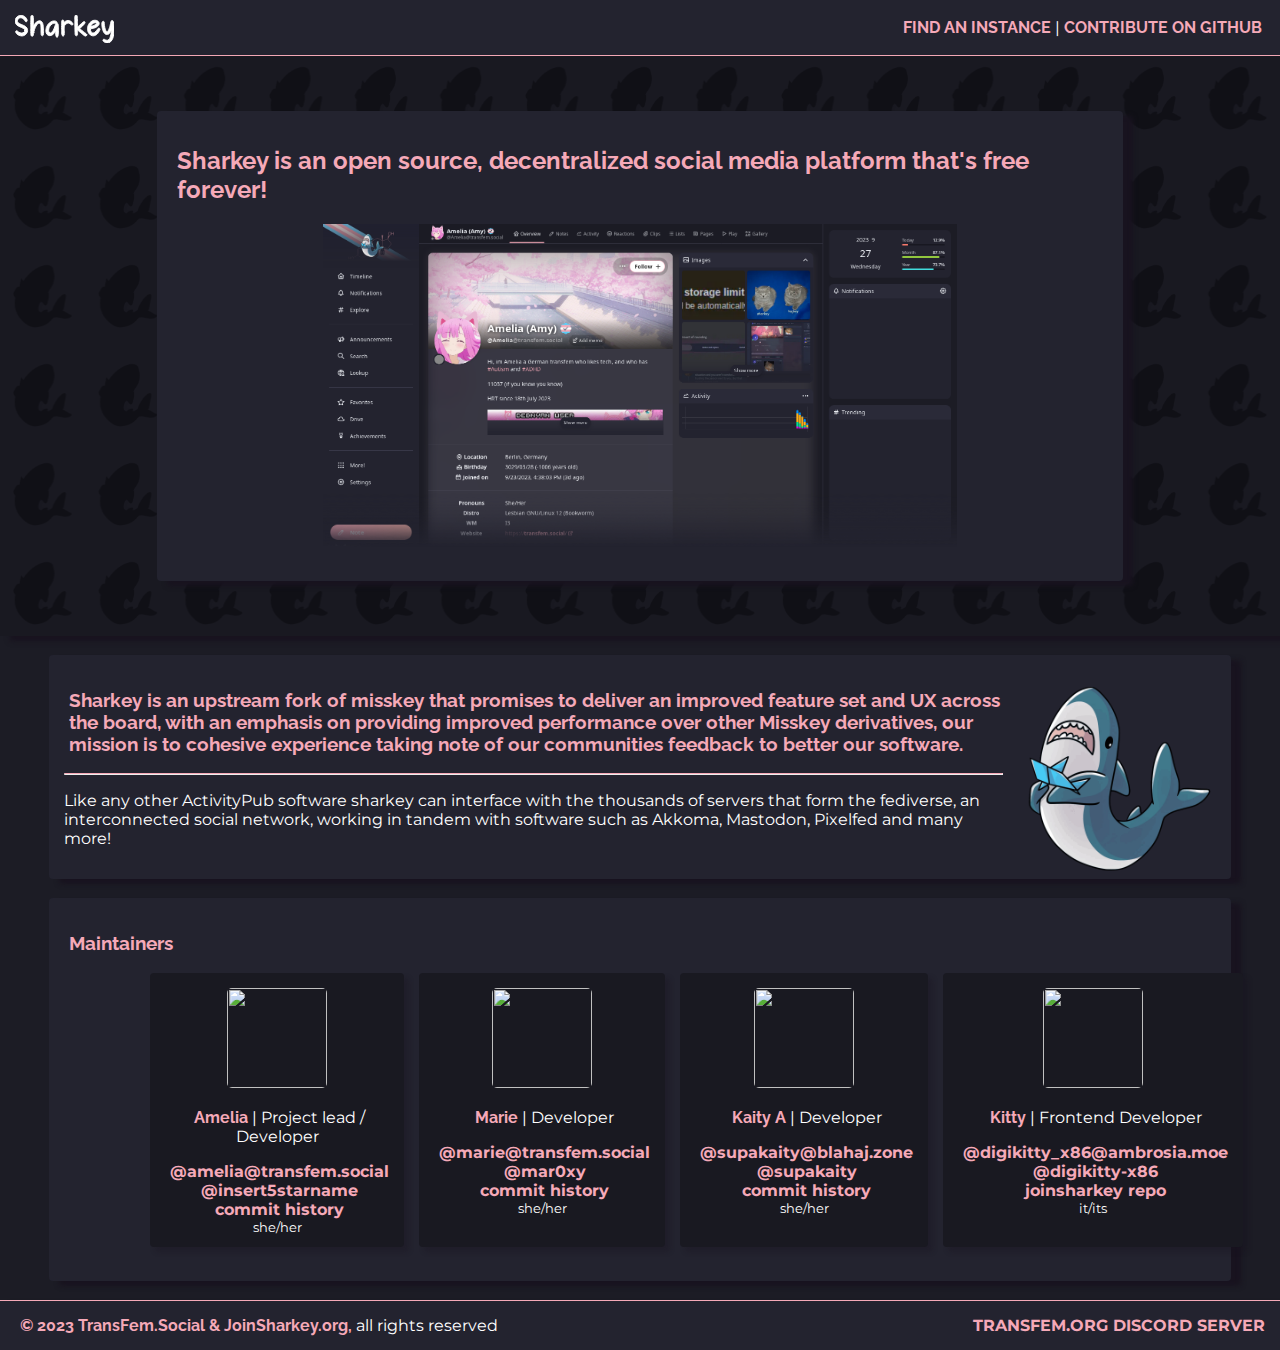
==== index.html @ 172c8ffa "Update index.html" ====
<!--
           $$\                           $$\                           
           $$ |                          $$ |                          
  $$$$$$$\ $$$$$$$\   $$$$$$\   $$$$$$\  $$ |  $$\  $$$$$$\  $$\   $$\ 
 $$  _____|$$  __$$\  \____$$\ $$  __$$\ $$ | $$  |$$  __$$\ $$ |  $$ |
 \$$$$$$\  $$ |  $$ | $$$$$$$ |$$ |  \__|$$$$$$  / $$$$$$$$ |$$ |  $$ |
  \____$$\ $$ |  $$ |$$  __$$ |$$ |      $$  _$$<  $$   ____|$$ |  $$ |
 $$$$$$$  |$$ |  $$ |\$$$$$$$ |$$ |      $$ | \$$\ \$$$$$$$\ \$$$$$$$ |
 \_______/ \__|  \__| \_______|\__|      \__|  \__| \_______| \____$$ |
                                                             $$\   $$ |
                                                             \$$$$$$  |
                                                              \______/ 

 If you're reading this, why don't you pitch in your own expertise and join in the development? 
 https://github.com/transfem-org/sharkey
-->
<!DOCTYPE html>
<html>
    <head>
     <!-- site title and encoding -->
     <title>Sharkey</title>
      <meta charset="utf-8">
      <!-- favicon and opengraph -->
        <link rel="apple-touch-icon" sizes="180x180" href="apple-touch-icon.png">
        <link rel="icon" type="image/png" sizes="32x32" href="favicon-32x32.png">
        <link rel="icon" type="image/png" sizes="16x16" href="favicon-16x16.png">
            <meta name="viewport" content="width=device-width">
            <meta property="og:title" content="Sharkey">
            <meta name="og:description" content="Sharkey is an open source, decentralized social media platform that's free forever!">
            <meta property="og:type" content="website">
            <meta property="og:url" content="https://joinsharkey.org/" />
            <meta property="og:image" content="https://joinsharkey.org/assets/sharkey.png" />
        <!-- stylesheet, google fonts and font awesome -->
        <link rel="stylesheet" href="stylesheets/transrights.css">
        <link rel="preconnect" href="https://fonts.googleapis.com">
        <link rel="preconnect" href="https://fonts.gstatic.com" crossorigin>
      <link href="https://fonts.googleapis.com/css2?family=Montserrat&family=Raleway:wght@800&display=swap" rel="stylesheet">
     <script src="https://kit.fontawesome.com/e02d9b5ee8.js" crossorigin="anonymous"></script>
    </head>

<body>
   <!-- header and navigation -->
    <header>
        <img src="assets/sharkey.svg" height="28px">
        <div id="nav"><a href="">find an instance</a> | 
            <a href="https://github.com/transfem-org/Sharkey">contribute on github</a></div>
    </header>

   <!-- hero with collasping features list -->
    <div class="hero">
        <main>
        <h2>Sharkey is an open source, decentralized social media platform that's free forever!</h2>
        <img src="assets/hero.png" height="342px"  align="right">
    </main>

    <main id="features">
        <h3>Features:</h3>
        <ul>
            <li>ActivityPub support <i class="fa-solid fa-globe"></i></li>
            <p> Not on Sharkey? No problem! Not only can Sharkey instances talk to each other, but 
                you can make friends with people on other networks like Mastodon and Pixelfed!</p>
            <li>Reactions <i class="fa-solid fa-square-plus"></i></li>
            <p> You can add emoji reactions to any post! No longer are you bound by a like button, 
                show everyone exactly how you feel with the tap of a button.</p>
            <li>Post Editing <i class="fa-solid fa-square-pen"></i></li>
            <p> In Sharkey you can edit your post, this is not possible in normal Misskey.</p>
            <li>Mastodon API <i class="fa-brands fa-mastodon"></i></li>
            <p> Sharkey implements the Mastodon API unlike normal Misskey.</p>
        </ul>
        <a href="#learnmore">Learn more</a>
     </main>
    </div><br>

   <!-- informational blurb with sharkey logo -->
    <main>
     <img src="assets/sharkey.png" height="213px" align="right">
     <h3>Sharkey is an upstream fork of misskey that promises to deliver an improved feature set and UX across the board, 
        with an emphasis on providing improved performance over other Misskey derivatives, our mission is to cohesive experience taking note of our communities feedback to better our software.</h3>
     <hr>
    <p>Like any other ActivityPub software sharkey can interface with the thousands of servers that form the fediverse, an interconnected social network, working in tandem with software such as Akkoma, Mastodon, Pixelfed and many more!</p>
    </main><br>

   <!-- maintainers list flexbox-->
    <main>
     <h3>Maintainers</h3>

    <div id="team"><main>
        <img src="https://transfem.social/proxy/avatar.webp?url=https%3A%2F%2Fcdn.transfem.social%2Ffiles%2F9f151358-e9e2-4969-9c06-20c0614d07b4&avatar=1">
        <p><b>Amelia</b> | Project lead / Developer</p>
        <a href="https://transfem.social/@Amelia"><i class="fa-solid fa-user-plus"></i>&nbsp;@Amelia@transfem.social</a><br>
        <a href="https://github.com/Insert5StarName"><i class="fa-brands fa-github"></i>&nbsp;@Insert5StarName</a><br>
        <a href="https://github.com/transfem-org/Sharkey/commits?author=Insert5StarName"><i class="fa-solid fa-code-commit"></i>&nbsp;commit history</a>   
        <br><sup>she/her</sup>
    </main>
    
    <main>
        <img src="https://transfem.social/proxy/avatar.webp?url=https%3A%2F%2Fcdn.transfem.social%2Ffiles%2Fefc42a3f-d99c-446c-a78b-bae1f389a6f3.gif&avatar=1">
        <p><b>Marie</b> | Developer</p>
        <a href="https://transfem.social/@marie"><i class="fa-solid fa-user-plus"></i>&nbsp;@Marie@transfem.social</a><br>
        <a href="https://github.com/Mar0xy"><i class="fa-brands fa-github"></i>&nbsp;@Mar0xy</a><br>
        <a href="https://github.com/transfem-org/Sharkey/commits?author=Mar0xy"><i class="fa-solid fa-code-commit"></i>&nbsp;commit history</a>   
        <br><sup>she/her</sup>
    </main>

    <main>
        <img src="https://avatars.githubusercontent.com/u/107532248?v=4">
        <p><b>Kaity A</b> | Developer</p>
        <a href="https://blahaj.zone/@supakaity"><i class="fa-solid fa-user-plus"></i>&nbsp;@supakaity@blahaj.zone</a><br>
        <a href="https://github.com/supakaity"><i class="fa-brands fa-github"></i>&nbsp;@supakaity</a><br>
        <a href="https://github.com/transfem-org/Sharkey/commits?author=supakaity"><i class="fa-solid fa-code-commit"></i>&nbsp;commit history</a>   
        <br><sup>she/her</sup>
    </main>

    <main>
        <img src="https://cdn.transfem.social/files/20d201bb-f4b1-4839-a759-38dc6e6ae441.webp">
        <p><b>Kitty</b> | Frontend Developer</p>
        <a href="https://ambrosia.moe/@digikitty_x86"><i class="fa-solid fa-user-plus"></i>&nbsp;@digikitty_x86@ambrosia.moe</a><br>
        <a href="https://github.com/digikitty-x86"><i class="fa-brands fa-github"></i>&nbsp;@digikitty-x86</a><br>
        <a href="https://github.com/transfem-org/JoinSharkey"><i class="fa-solid fa-code-commit"></i>&nbsp;joinsharkey repo</a>   
        <br><sup>it/its</sup>
    </main></div><br>
</main><br>

<!-- site footer and copyright information -->
<footer>
    <span><b>&copy; 2023 TransFem.Social & JoinSharkey.org,</b> all rights reserved</span>
    <a href="https://discord.gg/6VgKmEqHNk">transfem.org discord server</a>
</footer>
</body>
</html>
---- stylesheets/transrights.css ----
/* 
           $$\                           $$\                           
           $$ |                          $$ |                          
  $$$$$$$\ $$$$$$$\   $$$$$$\   $$$$$$\  $$ |  $$\  $$$$$$\  $$\   $$\ 
 $$  _____|$$  __$$\  \____$$\ $$  __$$\ $$ | $$  |$$  __$$\ $$ |  $$ |
 \$$$$$$\  $$ |  $$ | $$$$$$$ |$$ |  \__|$$$$$$  / $$$$$$$$ |$$ |  $$ |
  \____$$\ $$ |  $$ |$$  __$$ |$$ |      $$  _$$<  $$   ____|$$ |  $$ |
 $$$$$$$  |$$ |  $$ |\$$$$$$$ |$$ |      $$ | \$$\ \$$$$$$$\ \$$$$$$$ |
 \_______/ \__|  \__| \_______|\__|      \__|  \__| \_______| \____$$ |
                                                             $$\   $$ |
                                                             \$$$$$$  |
                                                              \______/ 

 If you're reading this, why don't you pitch in your own expertise and join in the development? 
 https://github.com/transfem-org/sharkey
*/

body {
    background-color: rgb(28, 28, 37);
    color: rgb(255, 255, 255);
    font-family: 'Montserrat', sans-serif;
    margin: 0 auto;
}

header {
    background-color: rgb(35, 35, 47);
    border-bottom: 1px rgb(245, 169, 184) solid;
    box-shadow: 10px 5px 5px rgb(24, 19, 31);
    text-align: left;
    padding: 15px;
    padding-bottom: 8px;
}

header #nav {
    float: right;
    padding: 3px;
}

header #nav a {
    text-decoration: none;
    font-family: 'Raleway', sans-serif;
    text-transform: uppercase;
}

header img:hover {
    transform: scale(1.04);
    cursor: pointer;
}

.hero {
    background-color: rgb(25, 25, 33);
    box-shadow: 10px 5px 5px rgb(24, 19, 31);
    padding: 55px;
    background-image: url('sharktexture.png');
    background-repeat: space;
    background-size: 85px;
    display: flex;
    gap: 20px;
}


.hero main {
    height: 100%;
    display: flex;
    transition: all 0.2s ease-in-out; 
    max-width: 80%;
    flex-flow: column wrap;
}

.hero main:hover {
    transform: scale(1.02);
}

.hero img {
    max-height: 100%;
    max-width: 100%;
    object-fit: scale-down;
}

h2,h3, b {
    font-family: 'Raleway', sans-serif;
    color: rgb(245, 169, 184);
    padding-left: 5px;
}

#features {
    width: 115%;
    background-color: rgba(41, 35, 47);
}

#team {
    display: flex;
    margin: 0 auto;
    flex-direction: row;
    width: 85%;
    gap: 15px;
}

@media (max-width: 1250px) {
    #team {
      flex-direction: column;
    }
  }

#team main {
    background-color: rgba(25,25,33,255);
    box-shadow: 5px 5px 5px rgba(24, 19, 31, 0.319);
    transition: all 0.25s ease-in-out; 
    text-align: center;
    padding-bottom: 5px;
}

#team main:hover {
    transform: scale(1.04);
}

#team img {
    height: 100px;
    width: 100px;
    object-fit: cover;
    border-radius: 5px;
}

#team a {
    text-decoration: none;
    text-transform: lowercase;
}

li {
    list-style-type: square;
    font-weight: bold;
 }

a {
    color: rgb(245, 169, 184);
    font-weight: bold;
    transition: all 0.2s ease-in-out; 
}

a:hover {
    color: rgb(204, 128, 144);
}

@media screen and (max-width: 1400px) {
    #features {
      display:none;
    }

    .hero main {
      flex-wrap: wrap;
    }
  }


main {
    margin: 0 auto;
    background-color: rgb(35, 35, 47);
    box-shadow: 10px 5px 5px rgb(24, 19, 31);
    padding: 15px;
    width: 90%;
    border-radius: 4px;
}

footer {
    background-color: rgb(35, 35, 47);
    border-top: 1px rgb(245, 169, 184) solid;
    box-shadow: 10px 5px 5px rgb(24, 19, 31);
    text-align: left;
    padding: 15px;
}

footer a {
    text-decoration: none;
    text-transform: uppercase;
    float:right;
}


hr {
    border-top: 0.4px rgb(245, 169, 184) solid;
}
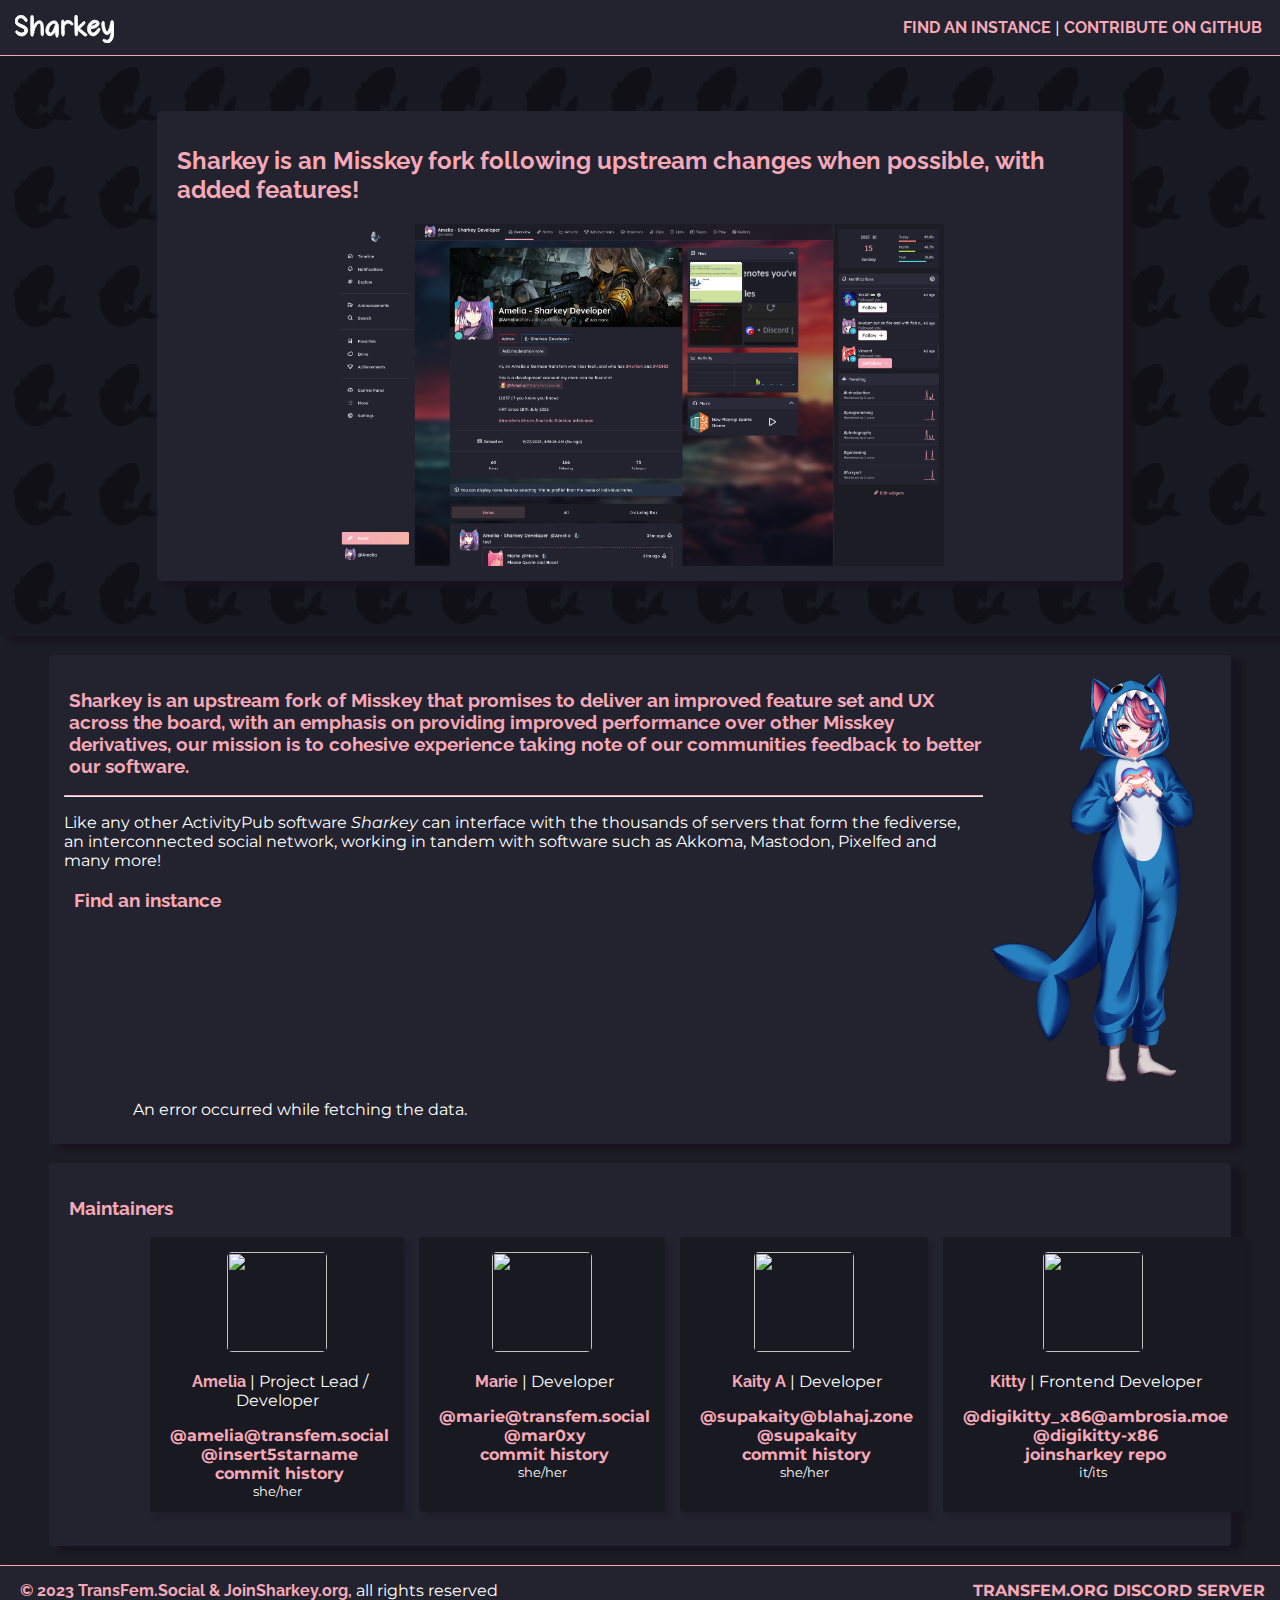
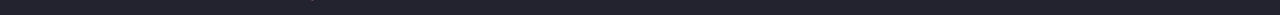
==== commit cae90db1: "Update index.html" ====
--- a/index.html
+++ b/index.html
@@ -16,115 +16,167 @@
 -->
 <!DOCTYPE html>
 <html>
-    <head>
-     <!-- site title and encoding -->
-     <title>Sharkey</title>
-      <meta charset="utf-8">
-      <!-- favicon and opengraph -->
-        <link rel="apple-touch-icon" sizes="180x180" href="apple-touch-icon.png">
-        <link rel="icon" type="image/png" sizes="32x32" href="favicon-32x32.png">
-        <link rel="icon" type="image/png" sizes="16x16" href="favicon-16x16.png">
-            <meta name="viewport" content="width=device-width">
-            <meta property="og:title" content="Sharkey">
-            <meta name="og:description" content="Sharkey is an open source, decentralized social media platform that's free forever!">
-            <meta property="og:type" content="website">
-            <meta property="og:url" content="https://joinsharkey.org/" />
-            <meta property="og:image" content="https://joinsharkey.org/assets/sharkey.png" />
-        <!-- stylesheet, google fonts and font awesome -->
-        <link rel="stylesheet" href="stylesheets/transrights.css">
-        <link rel="preconnect" href="https://fonts.googleapis.com">
-        <link rel="preconnect" href="https://fonts.gstatic.com" crossorigin>
-      <link href="https://fonts.googleapis.com/css2?family=Montserrat&family=Raleway:wght@800&display=swap" rel="stylesheet">
-     <script src="https://kit.fontawesome.com/e02d9b5ee8.js" crossorigin="anonymous"></script>
-    </head>
+<head>
+    <!-- site title and encoding -->
+    <title>Sharkey</title>
+    <meta charset="utf-8">
+    <!-- favicon and opengraph -->
+    <link rel="apple-touch-icon" sizes="180x180" href="apple-touch-icon.png">
+    <link rel="icon" type="image/png" sizes="32x32" href="favicon-32x32.png">
+    <link rel="icon" type="image/png" sizes="16x16" href="favicon-16x16.png">
+    <meta name="viewport" content="width=device-width">
+    <meta property="og:title" content="Sharkey">
+    <meta name="og:description" content="Sharkey is an Misskey fork following upstream changes when possible, with added features!">
+    <meta property="og:type" content="website">
+    <meta property="og:url" content="https://joinsharkey.org/" />
+    <meta property="og:image" content="https://joinsharkey.org/assets/sharkey.png" />
+    <meta property="theme-color" content="#7f02d9" />
+    <!-- stylesheet, google fonts and font awesome -->
+    <link rel="stylesheet" href="stylesheets/transrights.css">
+    <link rel="preconnect" href="https://fonts.googleapis.com">
+    <link rel="preconnect" href="https://fonts.gstatic.com" crossorigin>
+    <link href="https://fonts.googleapis.com/css2?family=Montserrat&family=Raleway:wght@800&display=swap" rel="stylesheet">
+    <script src="https://kit.fontawesome.com/e02d9b5ee8.js" crossorigin="anonymous"></script>
+</head>
 
 <body>
-   <!-- header and navigation -->
+    <!-- header and navigation -->
     <header>
         <img src="assets/sharkey.svg" height="28px">
-        <div id="nav"><a href="">find an instance</a> | 
-            <a href="https://github.com/transfem-org/Sharkey">contribute on github</a></div>
+        <div id="nav"><a href="#findaninstance">find an instance</a> |
+            <a href="https://github.com/transfem-org/Sharkey">contribute on github</a>
+        </div>
     </header>
 
-   <!-- hero with collasping features list -->
+
+    <!-- hero with collasping features list -->
     <div class="hero">
         <main>
-        <h2>Sharkey is an open source, decentralized social media platform that's free forever!</h2>
-        <img src="assets/hero.png" height="342px"  align="right">
-    </main>
+            <h2>Sharkey is an Misskey fork following upstream changes when possible, with added features!</h2>
+            <img src="assets/hero.png" height="342px" align="right">
+        </main>
 
-    <main id="features">
-        <h3>Features:</h3>
-        <ul>
-            <li>ActivityPub support <i class="fa-solid fa-globe"></i></li>
-            <p> Not on Sharkey? No problem! Not only can Sharkey instances talk to each other, but 
-                you can make friends with people on other networks like Mastodon and Pixelfed!</p>
-            <li>Reactions <i class="fa-solid fa-square-plus"></i></li>
-            <p> You can add emoji reactions to any post! No longer are you bound by a like button, 
-                show everyone exactly how you feel with the tap of a button.</p>
-            <li>Post Editing <i class="fa-solid fa-square-pen"></i></li>
-            <p> In Sharkey you can edit your post, this is not possible in normal Misskey.</p>
-            <li>Mastodon API <i class="fa-brands fa-mastodon"></i></li>
-            <p> Sharkey implements the Mastodon API unlike normal Misskey.</p>
-        </ul>
-        <a href="#learnmore">Learn more</a>
-     </main>
+        <main id="features">
+            <h3>Features:</h3>
+            <ul>
+                <li>ActivityPub support <i class="fa-solid fa-globe"></i></li>
+                <p> Not on <i>Sharkey</i>? No problem! Not only can <i>Sharkey</i> instances talk to each other, but
+                    you can make friends with people on other networks like Mastodon and Pixelfed!</p>
+                <li>Reactions <i class="fa-solid fa-square-plus"></i></li>
+                <p> You can add emoji reactions to any post! No longer are you bound by a like button,
+                    show everyone exactly how you feel with the tap of a button.</p>
+                <li>Federated Post Editing <i class="fa-solid fa-square-pen"></i></li>
+                <p> In <i>Sharkey</i> you can edit your post and it will federate, this is not possible in normal Misskey.</p>
+                <li>Mastodon API <i class="fa-brands fa-mastodon"></i></li>
+                <p> <i>Sharkey</i> implements the Mastodon API unlike normal Misskey.</p>
+            </ul>
+            <a href="https://github.com/transfem-org/Sharkey">Learn more</a>
+        </main>
     </div><br>
 
-   <!-- informational blurb with sharkey logo -->
+    <!-- informational blurb with sharkey logo -->
     <main>
-     <img src="assets/sharkey.png" height="213px" align="right">
-     <h3>Sharkey is an upstream fork of misskey that promises to deliver an improved feature set and UX across the board, 
-        with an emphasis on providing improved performance over other Misskey derivatives, our mission is to cohesive experience taking note of our communities feedback to better our software.</h3>
-     <hr>
-    <p>Like any other ActivityPub software sharkey can interface with the thousands of servers that form the fediverse, an interconnected social network, working in tandem with software such as Akkoma, Mastodon, Pixelfed and many more!</p>
+        <img src="assets/sharkey.png" height="420px" align="right">
+        <h3>Sharkey is an upstream fork of Misskey that promises to deliver an improved feature set and UX across the board,
+            with an emphasis on providing improved performance over other Misskey derivatives, our mission is to cohesive experience taking note of our communities feedback to better our software.</h3>
+        <hr>
+        <p>Like any other ActivityPub software <i>Sharkey</i> can interface with the thousands of servers that form the fediverse, an interconnected social network, working in tandem with software such as Akkoma, Mastodon, Pixelfed and many more!</p>
+
+        <a id="findaninstance">
+            <h3>&nbsp;Find an instance</h3>
+        </a>
+        <div id="instances">
+        </div>
+        <script>
+            document.addEventListener("DOMContentLoaded", () => {
+                const apiUrl = "https://api.joinsharkey.org/instances.json";
+                const apiDataContainer = document.getElementById("instances");
+                fetch(apiUrl)
+                    .then(response => {
+                        if (!response.ok) {
+                            throw new Error(`HTTP error! Status: ${response.status}`);
+                        }
+                        return response.json();
+                    })
+                    .then(data => {
+                        console.log(data["instancesInfos"]);
+                        data["instancesInfos"].sort((a, b) => {
+                            if (a.meta.uri === "https://transfem.social") {
+                                return -1;
+                            } else if (b.meta.uri === "https://transfem.social") {
+                                return 1;
+                            } else {
+                                return b.stats.originalUsersCount - a.stats.originalUsersCount;
+                            }
+                        });
+                        data["instancesInfos"].forEach(item => {
+                            const itemElement = document.createElement("div");
+                            itemElement.innerHTML = `<main>
+                            <a href="${item.meta.uri}"><header style="background-image: url('${item.meta.backgroundImageUrl}')">
+                                <img src="${item.meta.iconUrl}" height="75px">
+                                </header></a><div id="info">
+                            <p><a href="${item.meta.uri}"><b>${item.name}</b></a> -  <i>${item.stats.originalUsersCount} overall users</i> </p>
+                            <sub>${item.description}</sub>
+                            <hr>
+                            <sup><a href="${item.meta.tosUrl}">terms of service</a> - <a href="${item.meta.uri}">visit instance</a> | version  ${item.nodeinfo.software.version}</sup></div>`;
+                            apiDataContainer.appendChild(itemElement);
+                        });
+                    })
+                    .catch(error => {
+                        console.error("Fetch error:", error);
+                        apiDataContainer.innerHTML = "An error occurred while fetching the data.";
+                    });
+            });
+        </script>
     </main><br>
 
-   <!-- maintainers list flexbox-->
+    <!-- maintainers list flexbox-->
     <main>
-     <h3>Maintainers</h3>
+        <h3>Maintainers</h3>
 
-    <div id="team"><main>
-        <img src="https://transfem.social/proxy/avatar.webp?url=https%3A%2F%2Fcdn.transfem.social%2Ffiles%2F9f151358-e9e2-4969-9c06-20c0614d07b4&avatar=1">
-        <p><b>Amelia</b> | Project lead / Developer</p>
-        <a href="https://transfem.social/@Amelia"><i class="fa-solid fa-user-plus"></i>&nbsp;@Amelia@transfem.social</a><br>
-        <a href="https://github.com/Insert5StarName"><i class="fa-brands fa-github"></i>&nbsp;@Insert5StarName</a><br>
-        <a href="https://github.com/transfem-org/Sharkey/commits?author=Insert5StarName"><i class="fa-solid fa-code-commit"></i>&nbsp;commit history</a>   
-        <br><sup>she/her</sup>
-    </main>
-    
-    <main>
-        <img src="https://transfem.social/proxy/avatar.webp?url=https%3A%2F%2Fcdn.transfem.social%2Ffiles%2Fefc42a3f-d99c-446c-a78b-bae1f389a6f3.gif&avatar=1">
-        <p><b>Marie</b> | Developer</p>
-        <a href="https://transfem.social/@marie"><i class="fa-solid fa-user-plus"></i>&nbsp;@Marie@transfem.social</a><br>
-        <a href="https://github.com/Mar0xy"><i class="fa-brands fa-github"></i>&nbsp;@Mar0xy</a><br>
-        <a href="https://github.com/transfem-org/Sharkey/commits?author=Mar0xy"><i class="fa-solid fa-code-commit"></i>&nbsp;commit history</a>   
-        <br><sup>she/her</sup>
-    </main>
+        <div id="team">
+            <main>
+                <img src="maintainers/amelia.webp">
+                <p><b>Amelia</b> | Project Lead / Developer</p>
+                <a href="https://transfem.social/@Amelia"><i class="fa-solid fa-user-plus"></i>&nbsp;@Amelia@transfem.social</a><br>
+                <a href="https://github.com/Insert5StarName"><i class="fa-brands fa-github"></i>&nbsp;@Insert5StarName</a><br>
+                <a href="https://github.com/transfem-org/Sharkey/commits?author=Insert5StarName"><i class="fa-solid fa-code-commit"></i>&nbsp;commit history</a>
+                <br><sup>she/her</sup>
+            </main>
 
-    <main>
-        <img src="https://avatars.githubusercontent.com/u/107532248?v=4">
-        <p><b>Kaity A</b> | Developer</p>
-        <a href="https://blahaj.zone/@supakaity"><i class="fa-solid fa-user-plus"></i>&nbsp;@supakaity@blahaj.zone</a><br>
-        <a href="https://github.com/supakaity"><i class="fa-brands fa-github"></i>&nbsp;@supakaity</a><br>
-        <a href="https://github.com/transfem-org/Sharkey/commits?author=supakaity"><i class="fa-solid fa-code-commit"></i>&nbsp;commit history</a>   
-        <br><sup>she/her</sup>
-    </main>
+            <main>
+                <img src="maintainers/marie.webp">
+                <p><b>Marie</b> | Developer</p>
+                <a href="https://transfem.social/@marie"><i class="fa-solid fa-user-plus"></i>&nbsp;@Marie@transfem.social</a><br>
+                <a href="https://github.com/Mar0xy"><i class="fa-brands fa-github"></i>&nbsp;@Mar0xy</a><br>
+                <a href="https://github.com/transfem-org/Sharkey/commits?author=Mar0xy"><i class="fa-solid fa-code-commit"></i>&nbsp;commit history</a>
+                <br><sup>she/her</sup>
+            </main>
 
-    <main>
-        <img src="https://cdn.transfem.social/files/20d201bb-f4b1-4839-a759-38dc6e6ae441.webp">
-        <p><b>Kitty</b> | Frontend Developer</p>
-        <a href="https://ambrosia.moe/@digikitty_x86"><i class="fa-solid fa-user-plus"></i>&nbsp;@digikitty_x86@ambrosia.moe</a><br>
-        <a href="https://github.com/digikitty-x86"><i class="fa-brands fa-github"></i>&nbsp;@digikitty-x86</a><br>
-        <a href="https://github.com/transfem-org/JoinSharkey"><i class="fa-solid fa-code-commit"></i>&nbsp;joinsharkey repo</a>   
-        <br><sup>it/its</sup>
-    </main></div><br>
-</main><br>
+            <main>
+                <img src="maintainers/kaity.png">
+                <p><b>Kaity A</b> | Developer</p>
+                <a href="https://blahaj.zone/@supakaity"><i class="fa-solid fa-user-plus"></i>&nbsp;@supakaity@blahaj.zone</a><br>
+                <a href="https://github.com/supakaity"><i class="fa-brands fa-github"></i>&nbsp;@supakaity</a><br>
+                <a href="https://github.com/transfem-org/Sharkey/commits?author=supakaity"><i class="fa-solid fa-code-commit"></i>&nbsp;commit history</a>
+                <br><sup>she/her</sup>
+            </main>
 
-<!-- site footer and copyright information -->
-<footer>
-    <span><b>&copy; 2023 TransFem.Social & JoinSharkey.org,</b> all rights reserved</span>
-    <a href="https://discord.gg/6VgKmEqHNk">transfem.org discord server</a>
-</footer>
+            <main>
+                <img src="maintainers/kitty.webp">
+                <p><b>Kitty</b> | Frontend Developer</p>
+                <a href="https://ambrosia.moe/@digikitty_x86"><i class="fa-solid fa-user-plus"></i>&nbsp;@digikitty_x86@ambrosia.moe</a><br>
+                <a href="https://github.com/digikitty-x86"><i class="fa-brands fa-github"></i>&nbsp;@digikitty-x86</a><br>
+                <a href="https://github.com/transfem-org/JoinSharkey"><i class="fa-solid fa-code-commit"></i>&nbsp;joinsharkey repo</a>
+                <br><sup>it/its</sup>
+            </main>
+        </div><br>
+    </main><br>
+
+    <!-- site footer and copyright information -->
+    <footer>
+        <span><b>&copy; 2023 TransFem.Social & JoinSharkey.org,</b> all rights reserved</span>
+        <a href="https://discord.gg/6VgKmEqHNk">transfem.org discord server</a>
+    </footer>
 </body>
 </html>
--- a/stylesheets/transrights.css
+++ b/stylesheets/transrights.css
@@ -11,7 +11,7 @@
                                                              \$$$$$$  |
                                                               \______/ 
 
- If you're reading this, why don't you pitch in your own expertise and join in the development? 
+ If you're reading this, why don't you pitch in with your own expertise and join in the development? 
  https://github.com/transfem-org/sharkey
 */
 
@@ -26,14 +26,15 @@
     background-color: rgb(35, 35, 47);
     border-bottom: 1px rgb(245, 169, 184) solid;
     box-shadow: 10px 5px 5px rgb(24, 19, 31);
-    text-align: left;
-    padding: 15px;
-    padding-bottom: 8px;
+    padding: 15px;
+    padding-bottom: 12px;
+    display: flex;
 }
 
 header #nav {
-    float: right;
     padding: 3px;
+    padding-left: 15px;
+    margin-left: auto;
 }
 
 header #nav a {
@@ -126,6 +127,55 @@
     text-transform: lowercase;
 }
 
+
+#instances header {
+    border-top-left-radius: 4px;
+    border-top-right-radius: 4px;
+    background-size: cover;
+    background-color: rgba(41, 35, 47);
+    background-repeat: no-repeat;
+    background-position: center;
+    box-shadow: none;
+    border: none;
+    padding: 20px;
+}
+
+#instances {
+    margin: 0 auto;
+    display: grid;
+    padding: 10px;
+    grid-template-columns: repeat(auto-fit, 500px);
+    width: 88%;
+}
+
+#instances main {
+    background-color: rgba(25,25,33,255);
+    box-shadow: 5px 5px 5px rgba(24, 19, 31, 0.319);
+    transition: all 0.25s ease-in-out; 
+    min-height: 275px;
+    padding: 0px;
+    margin: 8px;
+}
+
+#instances main:hover {
+    transform: scale(1.04);
+}
+
+#instances a {
+    text-decoration: none;
+}
+
+#info {
+    padding: 15px;
+}
+
+@media (max-width: 1240px) {
+    #instances {
+      grid-template-columns: auto;
+      width: 100%;
+    }
+  }
+
 li {
     list-style-type: square;
     font-weight: bold;
@@ -167,15 +217,15 @@
     box-shadow: 10px 5px 5px rgb(24, 19, 31);
     text-align: left;
     padding: 15px;
+    display: flex;
 }
 
 footer a {
     text-decoration: none;
     text-transform: uppercase;
-    float:right;
-}
-
+    margin-left: auto;
+}
 
 hr {
     border-top: 0.4px rgb(245, 169, 184) solid;
-}+}
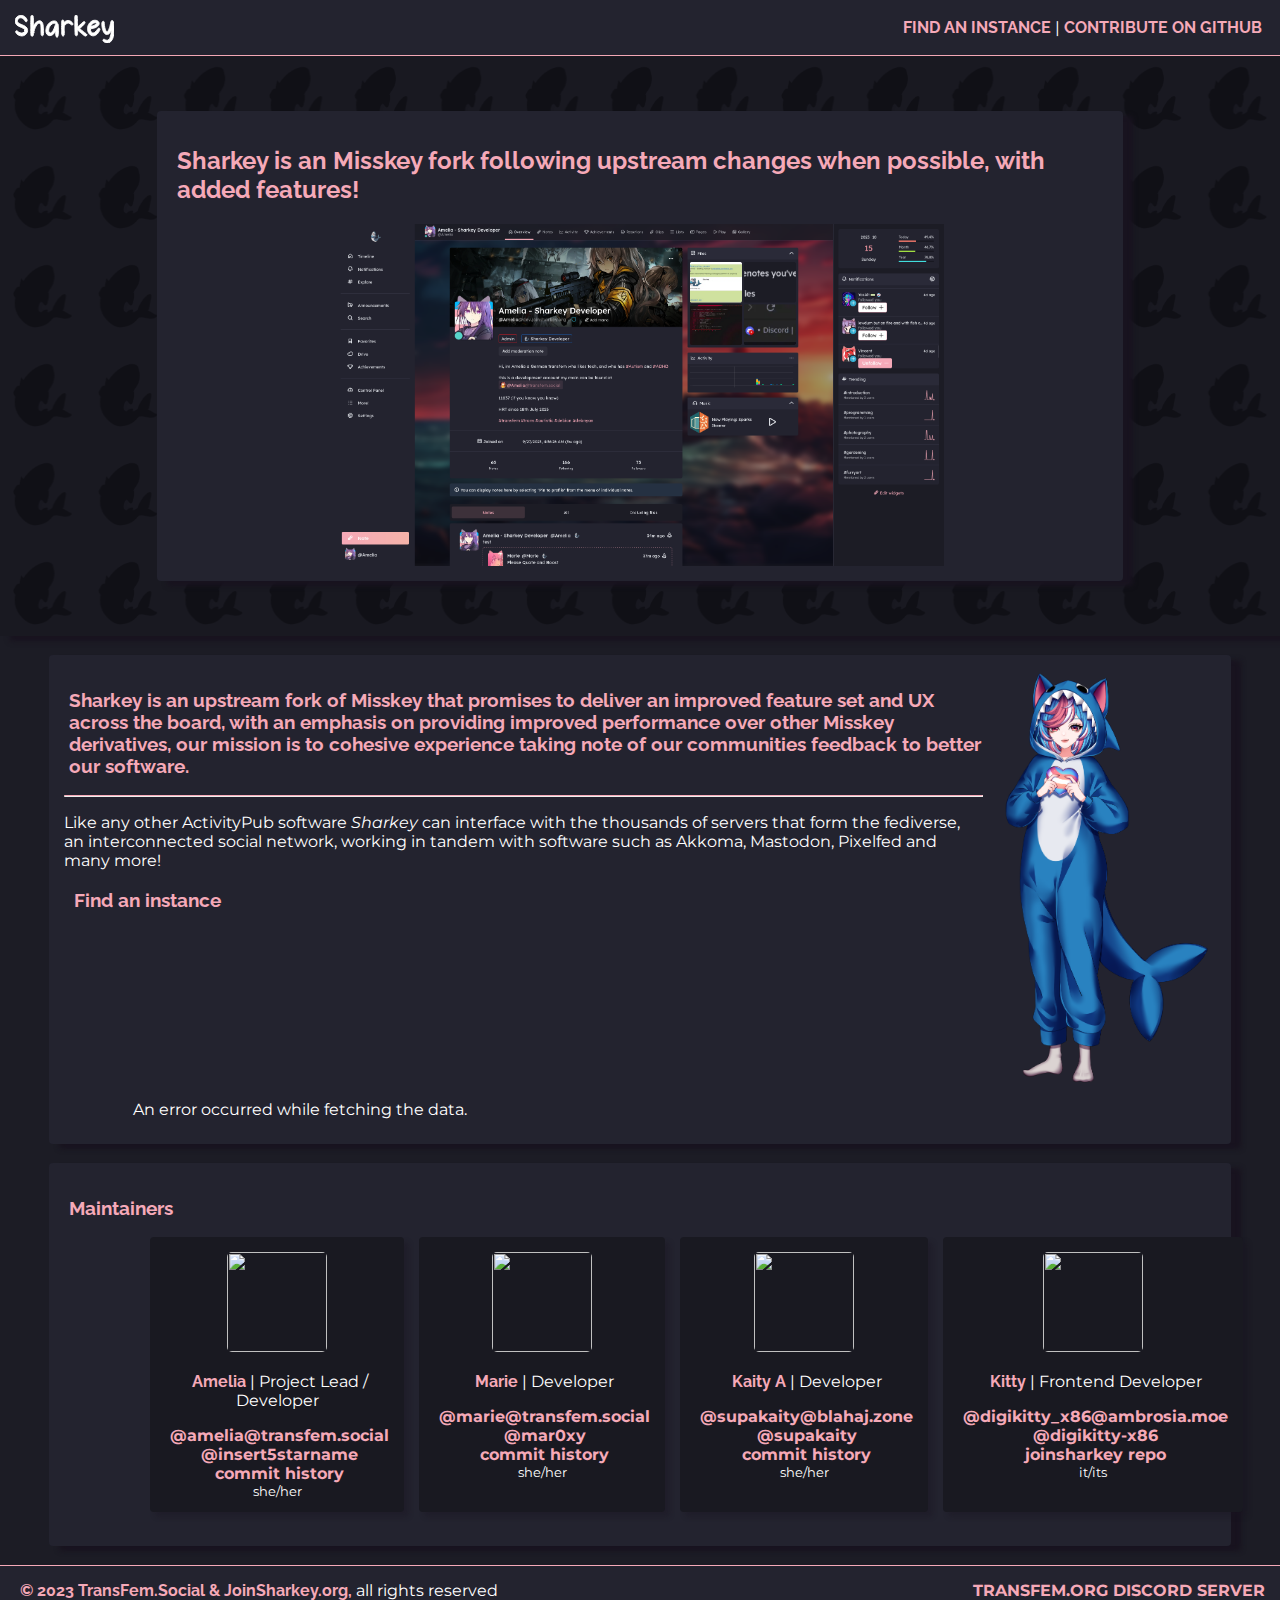
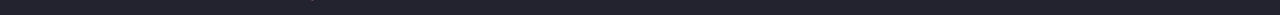
==== commit 7f39722e: "Update index.html" ====
--- a/index.html
+++ b/index.html
@@ -76,7 +76,7 @@
 
     <!-- informational blurb with sharkey logo -->
     <main>
-        <img src="assets/sharkey.png" height="420px" align="right">
+        <img src="assets/sharkey.png" height="420px" align="right" style="transform: scaleX(-1); z-index: 1;">
         <h3>Sharkey is an upstream fork of Misskey that promises to deliver an improved feature set and UX across the board,
             with an emphasis on providing improved performance over other Misskey derivatives, our mission is to cohesive experience taking note of our communities feedback to better our software.</h3>
         <hr>
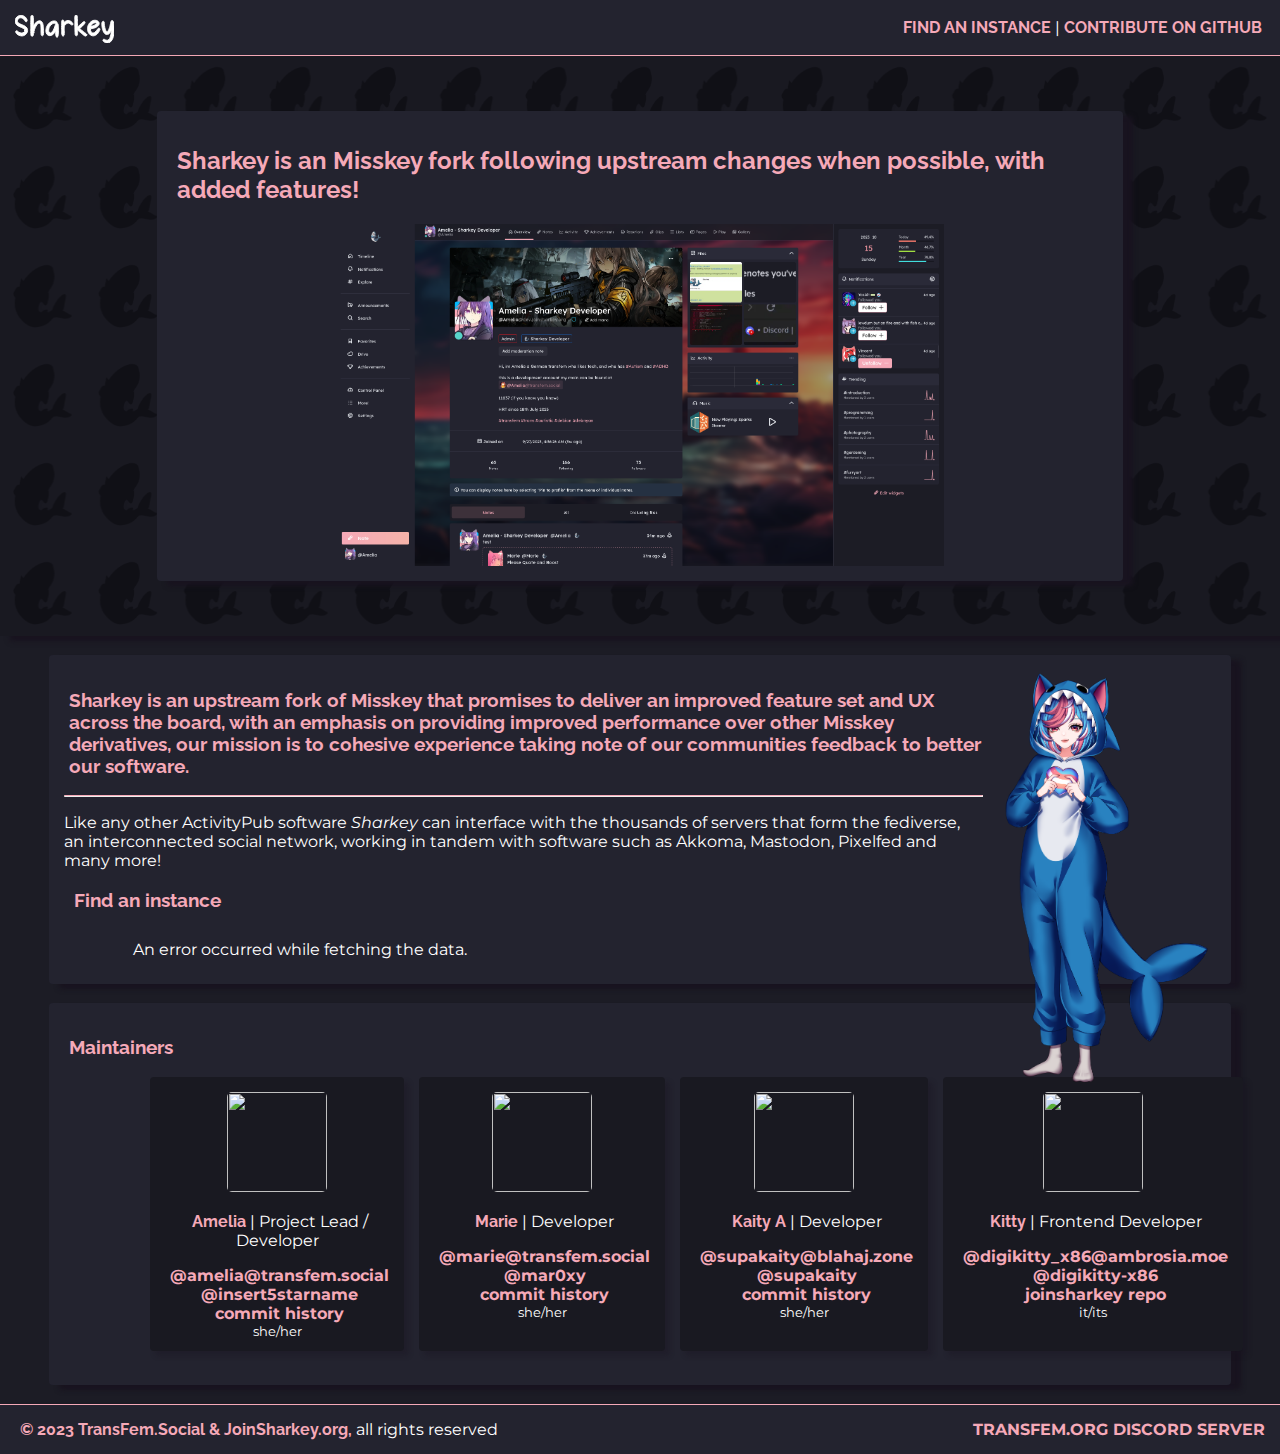
==== commit caaba6d8: "Update index.html" ====
--- a/index.html
+++ b/index.html
@@ -76,7 +76,7 @@
 
     <!-- informational blurb with sharkey logo -->
     <main>
-        <img src="assets/sharkey.png" height="420px" align="right" style="transform: scaleX(-1); z-index: 1;">
+        <img src="assets/sharkey.png" height="420px" align="right" id="mascot">
         <h3>Sharkey is an upstream fork of Misskey that promises to deliver an improved feature set and UX across the board,
             with an emphasis on providing improved performance over other Misskey derivatives, our mission is to cohesive experience taking note of our communities feedback to better our software.</h3>
         <hr>
@@ -99,7 +99,6 @@
                         return response.json();
                     })
                     .then(data => {
-                        console.log(data["instancesInfos"]);
                         data["instancesInfos"].sort((a, b) => {
                             if (a.meta.uri === "https://transfem.social") {
                                 return -1;
--- a/stylesheets/transrights.css
+++ b/stylesheets/transrights.css
@@ -140,6 +140,17 @@
     padding: 20px;
 }
 
+#mascot {
+    transform: scaleX(-1);
+    margin: auto auto -20% auto;
+}
+
+@media (max-width: 768px) {
+    #mascot {
+      margin: auto auto -3% auto;
+    }
+}
+
 #instances {
     margin: 0 auto;
     display: grid;
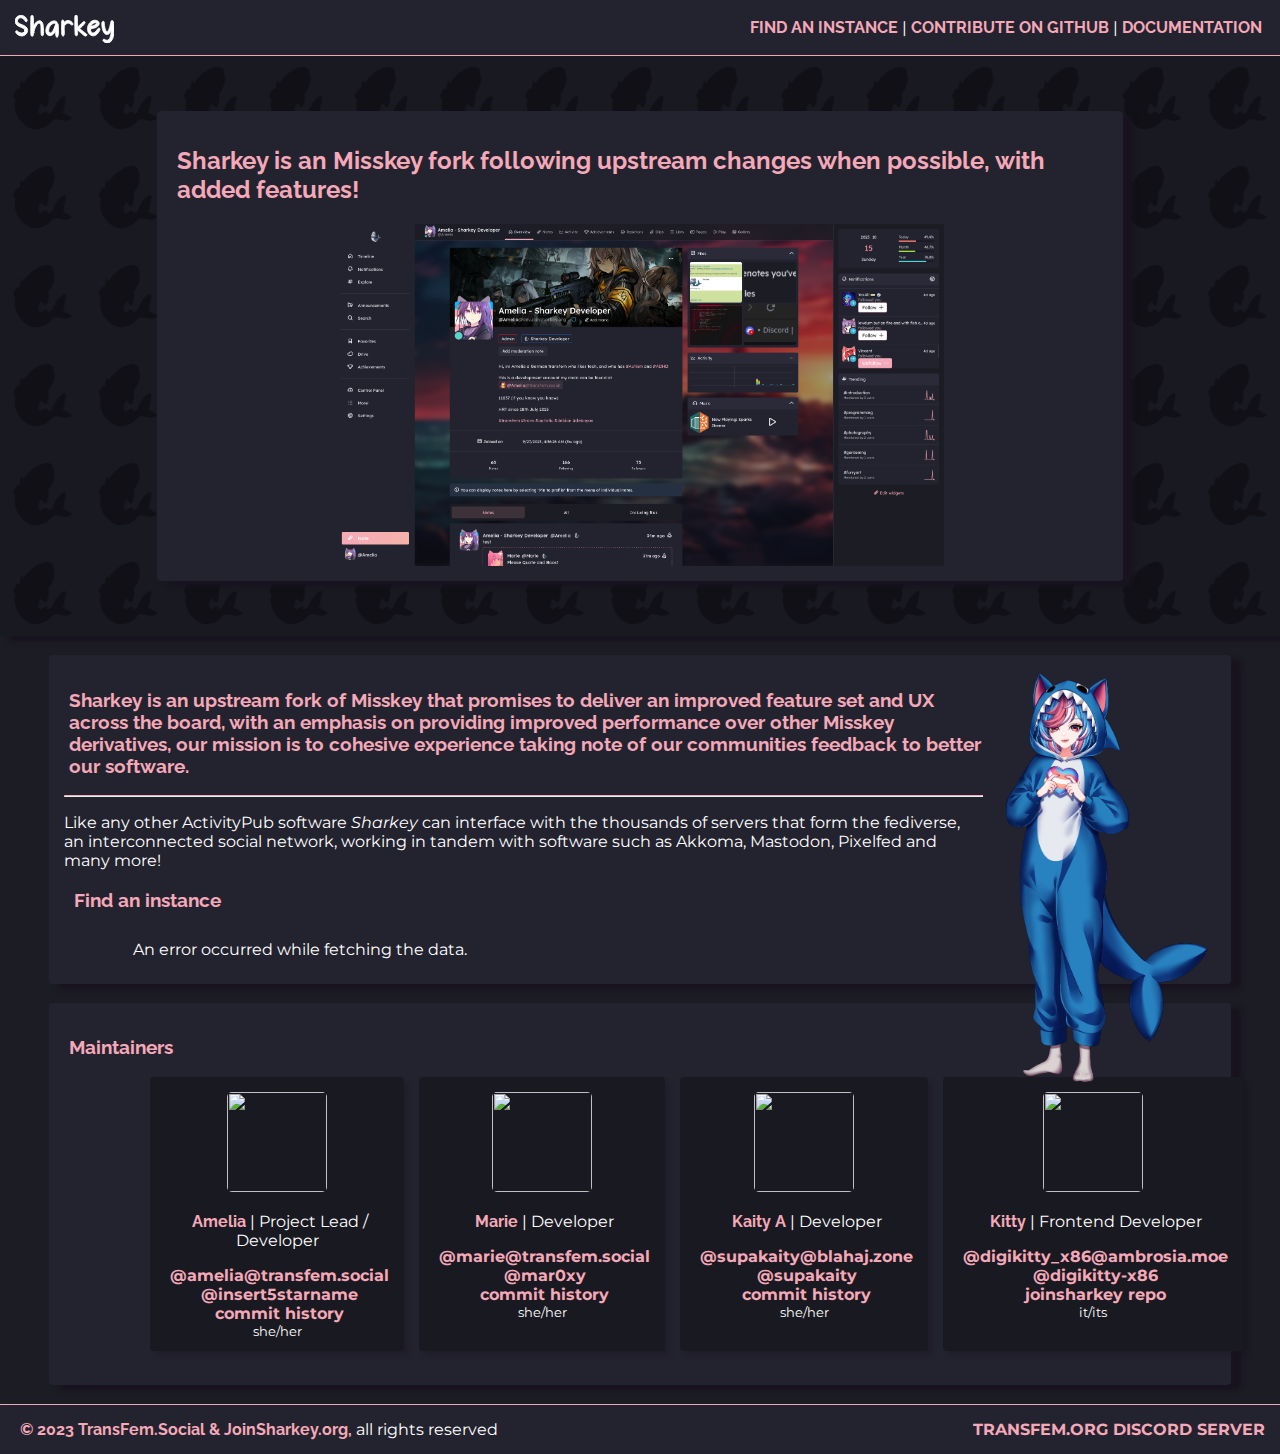
==== commit a810d73d: "Update index.html" ====
--- a/index.html
+++ b/index.html
@@ -44,7 +44,7 @@
     <header>
         <img src="assets/sharkey.svg" height="28px">
         <div id="nav"><a href="#findaninstance">find an instance</a> |
-            <a href="https://github.com/transfem-org/Sharkey">contribute on github</a>
+            <a href="https://github.com/transfem-org/Sharkey">contribute on github</a> | <a href="https://docs.joinsharkey.org/">Documentation</a>
         </div>
     </header>
 
@@ -62,9 +62,9 @@
                 <li>ActivityPub support <i class="fa-solid fa-globe"></i></li>
                 <p> Not on <i>Sharkey</i>? No problem! Not only can <i>Sharkey</i> instances talk to each other, but
                     you can make friends with people on other networks like Mastodon and Pixelfed!</p>
-                <li>Reactions <i class="fa-solid fa-square-plus"></i></li>
-                <p> You can add emoji reactions to any post! No longer are you bound by a like button,
-                    show everyone exactly how you feel with the tap of a button.</p>
+                <li>Federated Backgrounds and Music status <i class="fa-solid fa-square-plus"></i></li>
+                <p> You can add a background to your profile as well as a music status via ListenBrainz,
+                    show everyone what music you are currently listening too.</p>
                 <li>Federated Post Editing <i class="fa-solid fa-square-pen"></i></li>
                 <p> In <i>Sharkey</i> you can edit your post and it will federate, this is not possible in normal Misskey.</p>
                 <li>Mastodon API <i class="fa-brands fa-mastodon"></i></li>
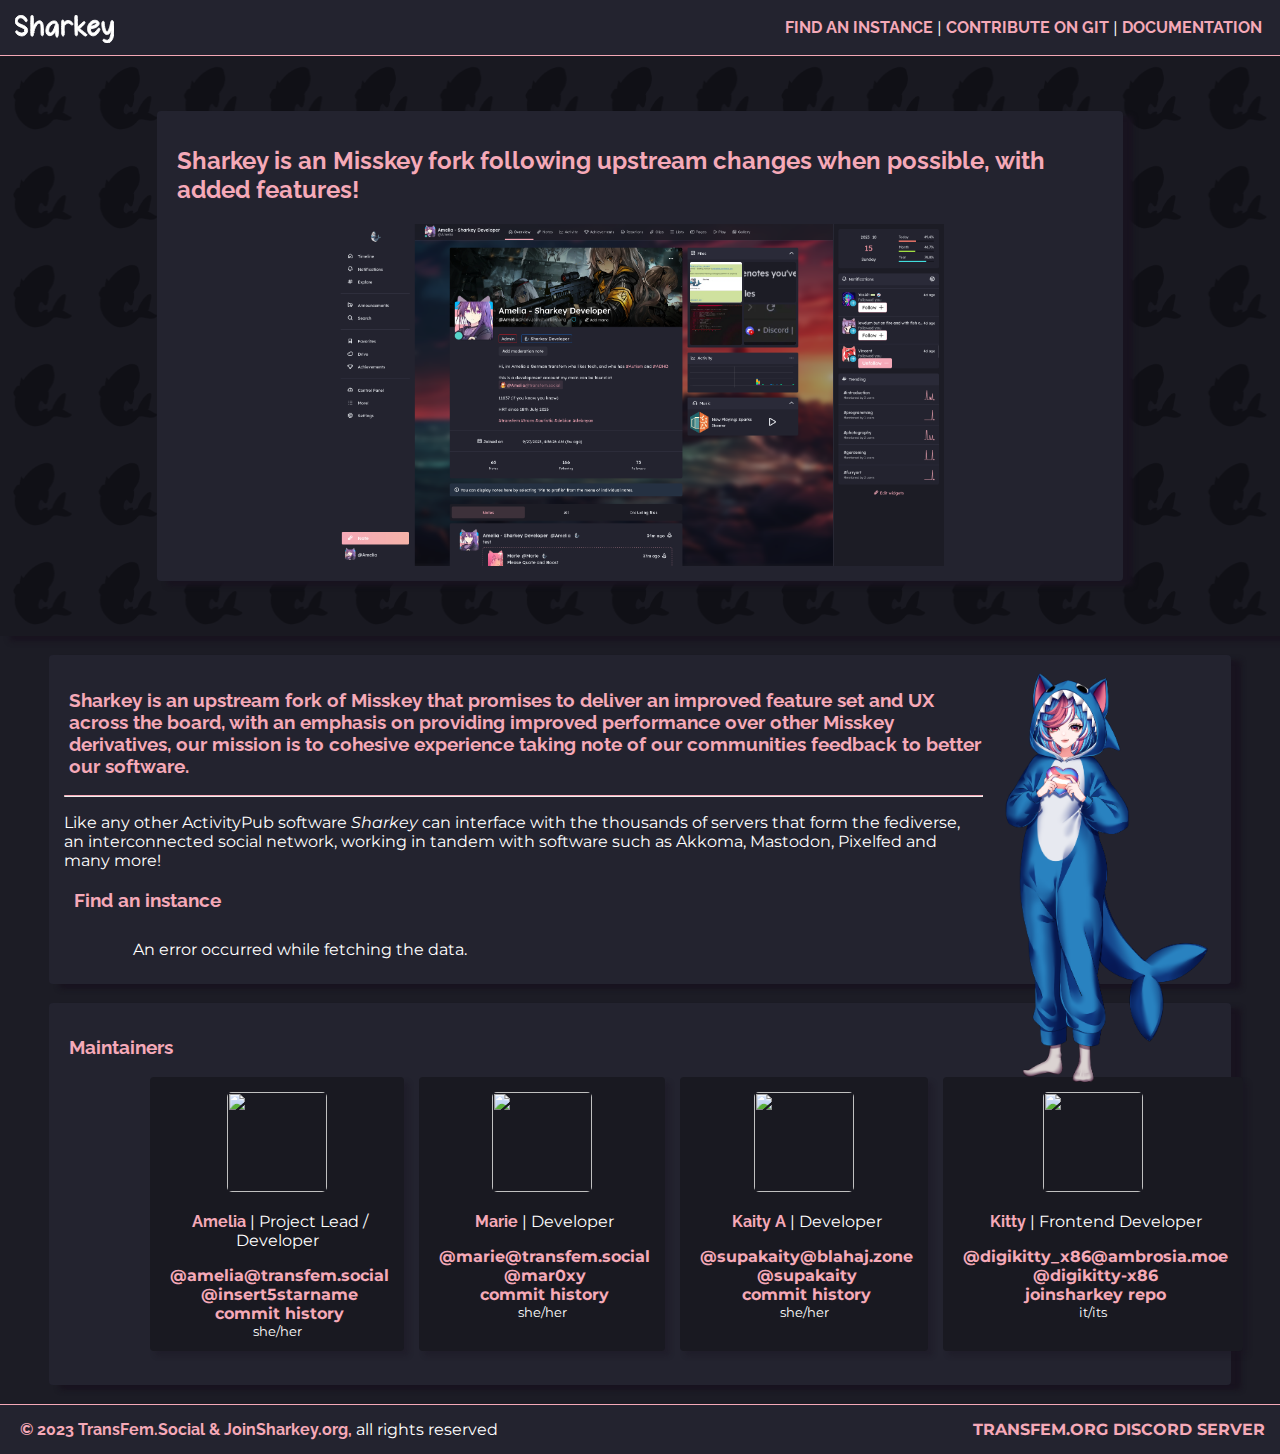
==== commit 341f808d: "Update index.html" ====
--- a/index.html
+++ b/index.html
@@ -44,7 +44,7 @@
     <header>
         <img src="assets/sharkey.svg" height="28px">
         <div id="nav"><a href="#findaninstance">find an instance</a> |
-            <a href="https://github.com/transfem-org/Sharkey">contribute on github</a> | <a href="https://docs.joinsharkey.org/">Documentation</a>
+            <a href="https://git.joinsharkey.org/Sharkey/Sharkey">contribute on Git</a> | <a href="https://docs.joinsharkey.org/">Documentation</a>
         </div>
     </header>
 
@@ -70,7 +70,7 @@
                 <li>Mastodon API <i class="fa-brands fa-mastodon"></i></li>
                 <p> <i>Sharkey</i> implements the Mastodon API unlike normal Misskey.</p>
             </ul>
-            <a href="https://github.com/transfem-org/Sharkey">Learn more</a>
+            <a href="https://git.joinsharkey.org/Sharkey/Sharkey">Learn more</a>
         </main>
     </div><br>
 
@@ -100,9 +100,9 @@
                     })
                     .then(data => {
                         data["instancesInfos"].sort((a, b) => {
-                            if (a.meta.uri === "https://transfem.social") {
+                            if (a.meta.uri === "https://shonk.social") {
                                 return -1;
-                            } else if (b.meta.uri === "https://transfem.social") {
+                            } else if (b.meta.uri === "https://shonk.social") {
                                 return 1;
                             } else {
                                 return b.stats.originalUsersCount - a.stats.originalUsersCount;
